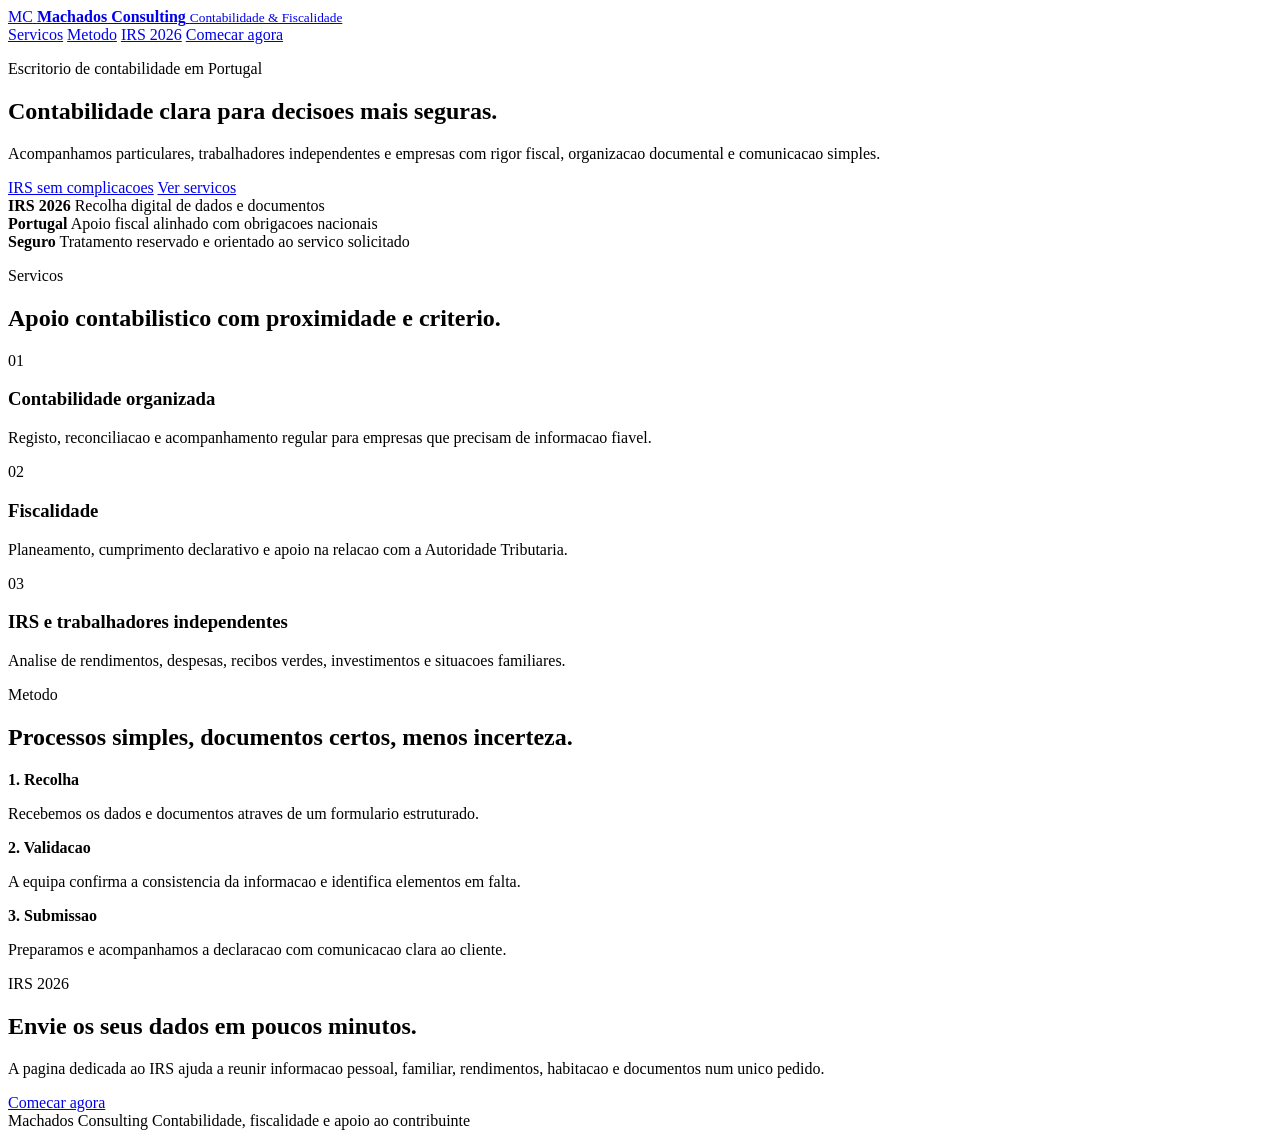
==== index.html @ 7a21d4c7 "Create index.html" ====
<!doctype html>
<html lang="pt-PT">
  <head>
    <meta charset="utf-8">
    <meta name="viewport" content="width=device-width, initial-scale=1">
    <title>Machados Consulting | Contabilidade e Fiscalidade em Portugal</title>
    <meta name="description" content="Machados Consulting presta serviços de contabilidade, fiscalidade, apoio empresarial e preparação de IRS em Portugal.">
    <link rel="preconnect" href="https://images.unsplash.com">
    <link rel="stylesheet" href="assets/styles.css">
  </head>
  <body>
    <header class="site-header">
      <a class="brand" href="index.html" aria-label="Machados Consulting">
        <span class="brand-mark">MC</span>
        <span>
          <strong>Machados Consulting</strong>
          <small>Contabilidade & Fiscalidade</small>
        </span>
      </a>
      <nav class="nav" aria-label="Navegacao principal">
        <a href="#servicos">Servicos</a>
        <a href="#metodo">Metodo</a>
        <a href="irs-2026.html">IRS 2026</a>
        <a class="nav-cta" href="irs-2026.html">Comecar agora</a>
      </nav>
    </header>

    <main>
      <section class="hero home-hero">
        <div class="hero-media" role="img" aria-label="Mesa de trabalho profissional com documentos financeiros"></div>
        <div class="hero-content">
          <p class="eyebrow">Escritorio de contabilidade em Portugal</p>
          <h1>Contabilidade clara para decisoes mais seguras.</h1>
          <p class="hero-copy">Acompanhamos particulares, trabalhadores independentes e empresas com rigor fiscal, organizacao documental e comunicacao simples.</p>
          <div class="hero-actions">
            <a class="button primary" href="irs-2026.html">IRS sem complicacoes</a>
            <a class="button secondary" href="#servicos">Ver servicos</a>
          </div>
        </div>
      </section>

      <section class="section intro-band" aria-label="Destaques">
        <div class="metric">
          <strong>IRS 2026</strong>
          <span>Recolha digital de dados e documentos</span>
        </div>
        <div class="metric">
          <strong>Portugal</strong>
          <span>Apoio fiscal alinhado com obrigacoes nacionais</span>
        </div>
        <div class="metric">
          <strong>Seguro</strong>
          <span>Tratamento reservado e orientado ao servico solicitado</span>
        </div>
      </section>

      <section id="servicos" class="section">
        <div class="section-heading">
          <p class="eyebrow">Servicos</p>
          <h2>Apoio contabilistico com proximidade e criterio.</h2>
        </div>
        <div class="service-grid">
          <article class="service-card">
            <span class="icon-circle">01</span>
            <h3>Contabilidade organizada</h3>
            <p>Registo, reconciliacao e acompanhamento regular para empresas que precisam de informacao fiavel.</p>
          </article>
          <article class="service-card">
            <span class="icon-circle">02</span>
            <h3>Fiscalidade</h3>
            <p>Planeamento, cumprimento declarativo e apoio na relacao com a Autoridade Tributaria.</p>
          </article>
          <article class="service-card">
            <span class="icon-circle">03</span>
            <h3>IRS e trabalhadores independentes</h3>
            <p>Analise de rendimentos, despesas, recibos verdes, investimentos e situacoes familiares.</p>
          </article>
        </div>
      </section>

      <section id="metodo" class="section split-section">
        <div>
          <p class="eyebrow">Metodo</p>
          <h2>Processos simples, documentos certos, menos incerteza.</h2>
        </div>
        <div class="process-list">
          <div>
            <strong>1. Recolha</strong>
            <p>Recebemos os dados e documentos atraves de um formulario estruturado.</p>
          </div>
          <div>
            <strong>2. Validacao</strong>
            <p>A equipa confirma a consistencia da informacao e identifica elementos em falta.</p>
          </div>
          <div>
            <strong>3. Submissao</strong>
            <p>Preparamos e acompanhamos a declaracao com comunicacao clara ao cliente.</p>
          </div>
        </div>
      </section>

      <section class="cta-band">
        <div>
          <p class="eyebrow">IRS 2026</p>
          <h2>Envie os seus dados em poucos minutos.</h2>
          <p>A pagina dedicada ao IRS ajuda a reunir informacao pessoal, familiar, rendimentos, habitacao e documentos num unico pedido.</p>
        </div>
        <a class="button primary" href="irs-2026.html">Comecar agora</a>
      </section>
    </main>

    <footer class="site-footer">
      <span>Machados Consulting</span>
      <span>Contabilidade, fiscalidade e apoio ao contribuinte</span>
    </footer>
  </body>
</html>
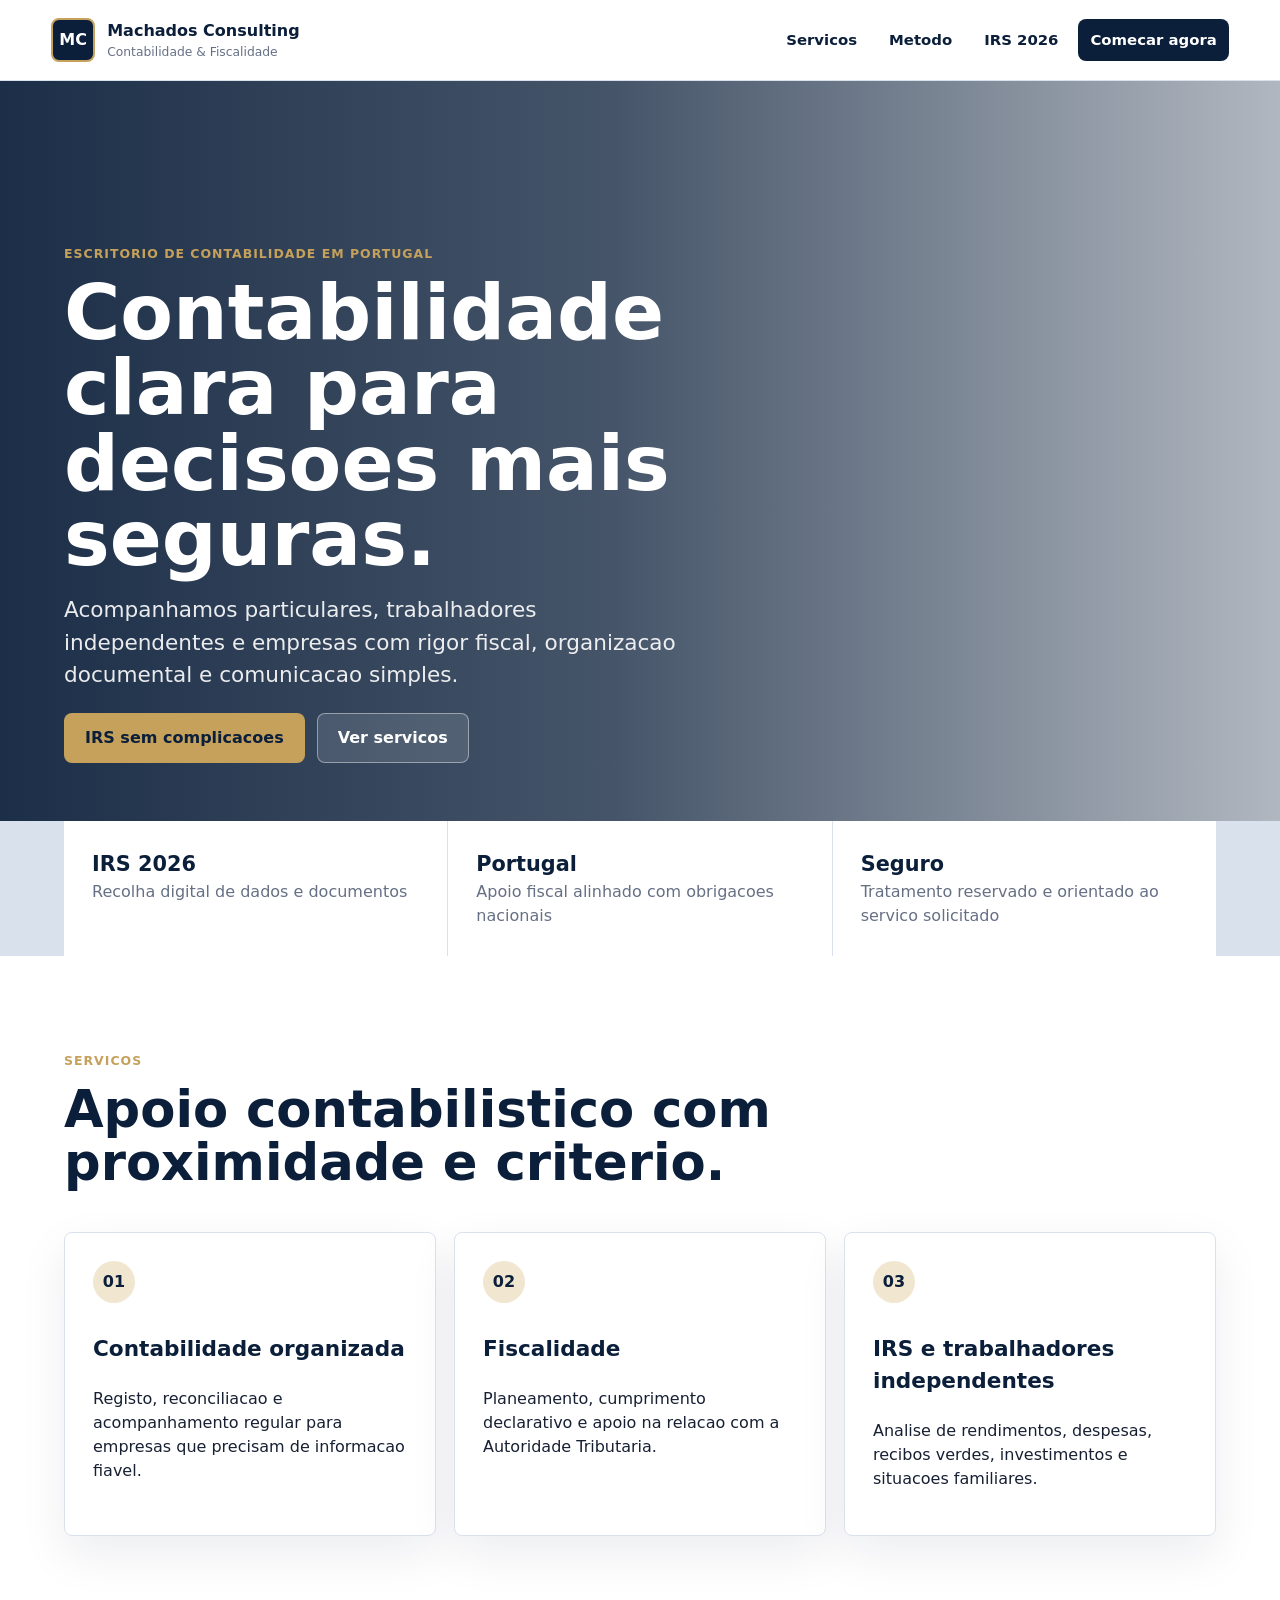
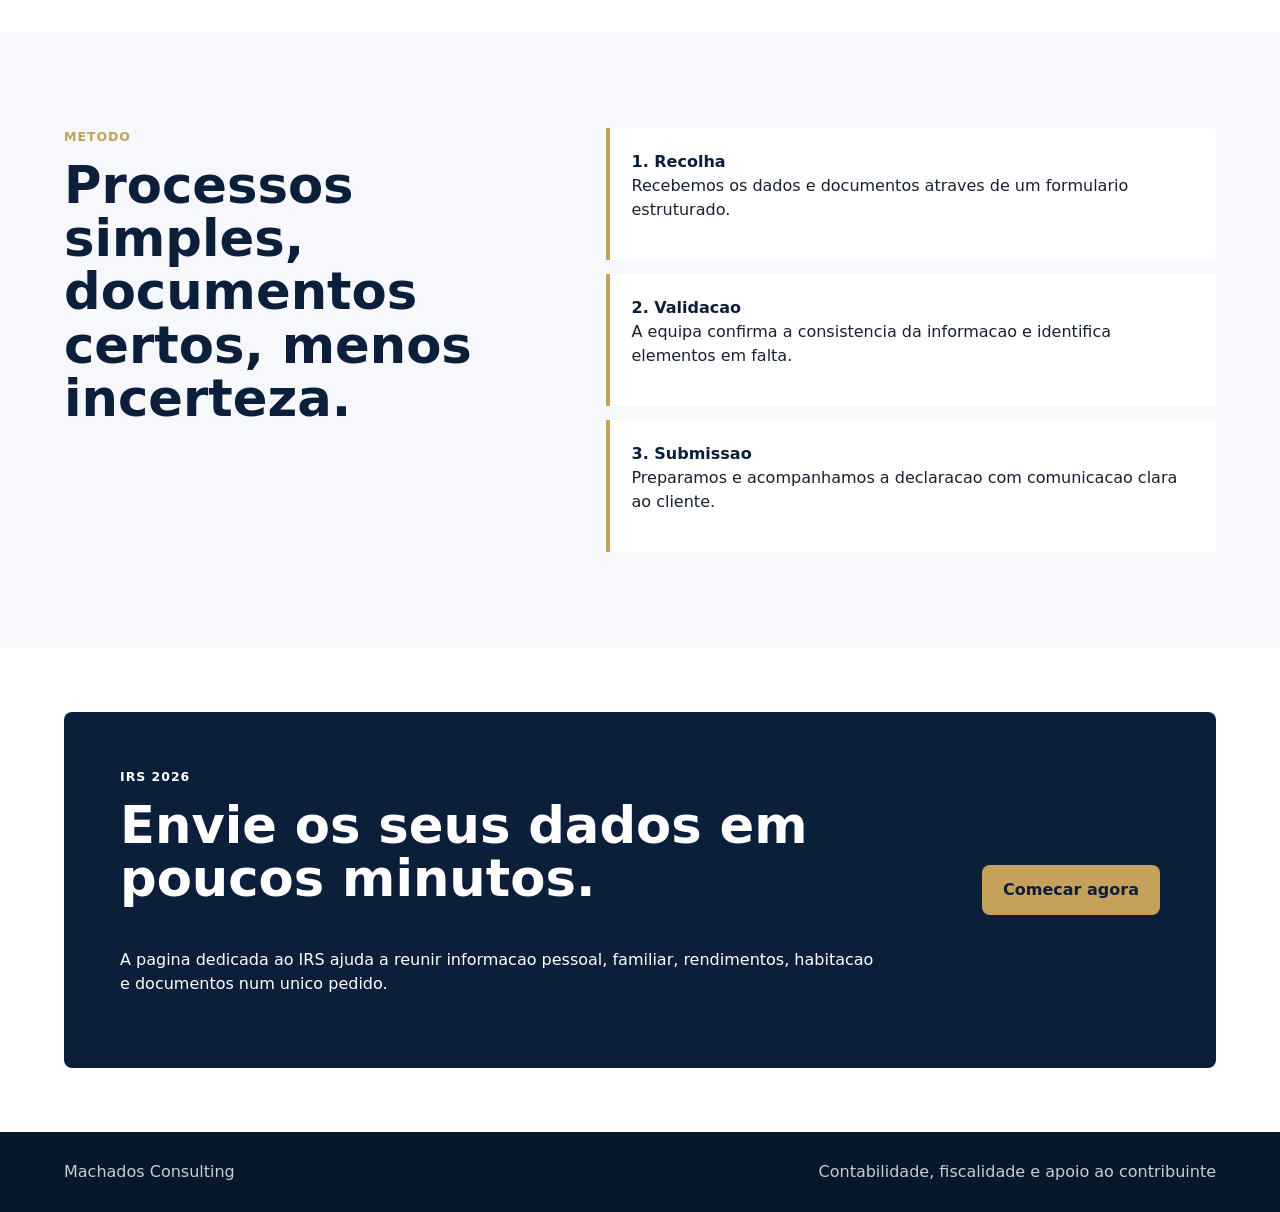
==== commit 97da3365: "Update index.html" ====
--- a/index.html
+++ b/index.html
@@ -6,7 +6,7 @@
     <title>Machados Consulting | Contabilidade e Fiscalidade em Portugal</title>
     <meta name="description" content="Machados Consulting presta serviços de contabilidade, fiscalidade, apoio empresarial e preparação de IRS em Portugal.">
     <link rel="preconnect" href="https://images.unsplash.com">
-    <link rel="stylesheet" href="assets/styles.css">
+    <link rel="stylesheet" href="assets/assets/styles.css">
   </head>
   <body>
     <header class="site-header">
--- a/assets/assets/styles.css
+++ b/assets/assets/styles.css
@@ -0,0 +1,753 @@
+:root {
+  --navy: #0b1f3a;
+  --navy-soft: #13365f;
+  --gold: #c6a15b;
+  --gold-dark: #a98742;
+  --white: #ffffff;
+  --paper: #f6f8fb;
+  --line: #d9e1ec;
+  --muted: #667085;
+  --text: #172033;
+  --danger: #b42318;
+  --success: #027a48;
+  font-family: Inter, ui-sans-serif, system-ui, -apple-system, BlinkMacSystemFont, "Segoe UI", sans-serif;
+}
+
+* {
+  box-sizing: border-box;
+}
+
+html {
+  scroll-behavior: smooth;
+}
+
+body {
+  margin: 0;
+  color: var(--text);
+  background: var(--white);
+  line-height: 1.5;
+}
+
+a {
+  color: inherit;
+  text-decoration: none;
+}
+
+.site-header {
+  position: sticky;
+  top: 0;
+  z-index: 20;
+  display: flex;
+  align-items: center;
+  justify-content: space-between;
+  gap: 24px;
+  padding: 18px clamp(18px, 4vw, 56px);
+  background: rgba(255, 255, 255, 0.94);
+  border-bottom: 1px solid var(--line);
+  backdrop-filter: blur(16px);
+}
+
+.brand {
+  display: inline-flex;
+  align-items: center;
+  gap: 12px;
+  min-width: 220px;
+}
+
+.brand-mark {
+  display: grid;
+  width: 44px;
+  height: 44px;
+  place-items: center;
+  color: var(--white);
+  background: var(--navy);
+  border: 2px solid var(--gold);
+  border-radius: 8px;
+  font-weight: 800;
+  letter-spacing: 0;
+}
+
+.brand strong,
+.brand small {
+  display: block;
+}
+
+.brand strong {
+  color: var(--navy);
+  font-size: 1rem;
+}
+
+.brand small {
+  color: var(--muted);
+  font-size: 0.77rem;
+}
+
+.nav {
+  display: flex;
+  align-items: center;
+  gap: 8px;
+  color: var(--navy);
+  font-weight: 700;
+  font-size: 0.93rem;
+}
+
+.nav a {
+  padding: 10px 12px;
+  border-radius: 8px;
+}
+
+.nav a:hover {
+  background: var(--paper);
+}
+
+.nav-cta {
+  color: var(--white) !important;
+  background: var(--navy);
+}
+
+.hero {
+  position: relative;
+  min-height: min(740px, calc(100vh - 84px));
+  display: grid;
+  align-items: end;
+  padding: clamp(80px, 14vw, 150px) clamp(18px, 5vw, 72px) 58px;
+  overflow: hidden;
+  color: var(--white);
+}
+
+.home-hero,
+.irs-hero {
+  isolation: isolate;
+}
+
+.hero-media {
+  position: absolute;
+  inset: 0;
+  z-index: -2;
+  background-position: center;
+  background-size: cover;
+}
+
+.home-hero .hero-media {
+  background-image: url("https://images.unsplash.com/photo-1450101499163-c8848c66ca85?auto=format&fit=crop&w=1800&q=82");
+}
+
+.irs-hero .hero-media {
+  background-image: url("https://images.unsplash.com/photo-1554224155-6726b3ff858f?auto=format&fit=crop&w=1800&q=82");
+}
+
+.hero::after {
+  position: absolute;
+  inset: 0;
+  z-index: -1;
+  content: "";
+  background: linear-gradient(90deg, rgba(11, 31, 58, 0.93) 0%, rgba(11, 31, 58, 0.76) 48%, rgba(11, 31, 58, 0.32) 100%);
+}
+
+.hero-content {
+  max-width: 760px;
+}
+
+.eyebrow {
+  margin: 0 0 12px;
+  color: var(--gold);
+  font-size: 0.78rem;
+  font-weight: 800;
+  letter-spacing: 0.08em;
+  text-transform: uppercase;
+}
+
+h1,
+h2,
+h3,
+p {
+  margin-top: 0;
+}
+
+h1 {
+  max-width: 720px;
+  margin-bottom: 18px;
+  font-size: clamp(2.6rem, 6vw, 5.8rem);
+  line-height: 0.98;
+  letter-spacing: 0;
+}
+
+h2 {
+  color: var(--navy);
+  font-size: clamp(2rem, 4vw, 3.6rem);
+  line-height: 1.04;
+  letter-spacing: 0;
+}
+
+h3 {
+  color: var(--navy);
+  font-size: 1.35rem;
+}
+
+.hero-copy {
+  max-width: 620px;
+  color: rgba(255, 255, 255, 0.9);
+  font-size: clamp(1.05rem, 2vw, 1.35rem);
+}
+
+.hero-actions,
+.form-actions {
+  display: flex;
+  flex-wrap: wrap;
+  gap: 12px;
+}
+
+.button {
+  display: inline-flex;
+  min-height: 48px;
+  align-items: center;
+  justify-content: center;
+  border: 1px solid transparent;
+  border-radius: 8px;
+  padding: 12px 20px;
+  font: inherit;
+  font-weight: 800;
+  cursor: pointer;
+}
+
+.button.primary {
+  color: var(--navy);
+  background: var(--gold);
+}
+
+.button.primary:hover {
+  background: #d6b974;
+}
+
+.button.secondary {
+  color: var(--white);
+  background: rgba(255, 255, 255, 0.12);
+  border-color: rgba(255, 255, 255, 0.42);
+}
+
+.form-actions .button.secondary {
+  color: var(--navy);
+  background: var(--white);
+  border-color: var(--line);
+}
+
+.section {
+  padding: clamp(56px, 8vw, 96px) clamp(18px, 5vw, 72px);
+}
+
+.intro-band {
+  display: grid;
+  grid-template-columns: repeat(3, 1fr);
+  gap: 1px;
+  padding-top: 0;
+  padding-bottom: 0;
+  background: var(--line);
+}
+
+.metric {
+  padding: 28px;
+  background: var(--white);
+}
+
+.metric strong,
+.metric span {
+  display: block;
+}
+
+.metric strong {
+  color: var(--navy);
+  font-size: 1.3rem;
+}
+
+.metric span {
+  color: var(--muted);
+}
+
+.section-heading {
+  max-width: 760px;
+  margin-bottom: 32px;
+}
+
+.service-grid {
+  display: grid;
+  grid-template-columns: repeat(3, 1fr);
+  gap: 18px;
+}
+
+.service-card {
+  min-height: 260px;
+  padding: 28px;
+  border: 1px solid var(--line);
+  border-radius: 8px;
+  background: var(--white);
+  box-shadow: 0 18px 48px rgba(11, 31, 58, 0.08);
+}
+
+.icon-circle {
+  display: inline-grid;
+  place-items: center;
+  width: 42px;
+  height: 42px;
+  margin-bottom: 30px;
+  color: var(--navy);
+  background: #f1e6cf;
+  border-radius: 50%;
+  font-weight: 900;
+}
+
+.split-section {
+  display: grid;
+  grid-template-columns: minmax(0, 0.9fr) minmax(0, 1.1fr);
+  gap: 42px;
+  background: var(--paper);
+}
+
+.process-list {
+  display: grid;
+  gap: 14px;
+}
+
+.process-list div {
+  padding: 22px;
+  border-left: 4px solid var(--gold);
+  background: var(--white);
+}
+
+.process-list strong {
+  color: var(--navy);
+}
+
+.cta-band {
+  display: flex;
+  align-items: center;
+  justify-content: space-between;
+  gap: 24px;
+  margin: clamp(18px, 5vw, 72px);
+  padding: clamp(32px, 5vw, 56px);
+  color: var(--white);
+  background: var(--navy);
+  border-radius: 8px;
+}
+
+.cta-band h2,
+.cta-band p {
+  color: inherit;
+}
+
+.cta-band div {
+  max-width: 760px;
+}
+
+.site-footer {
+  display: flex;
+  justify-content: space-between;
+  gap: 18px;
+  padding: 28px clamp(18px, 5vw, 72px);
+  color: rgba(255, 255, 255, 0.78);
+  background: #07182c;
+}
+
+.form-shell {
+  background: var(--paper);
+}
+
+.form-intro {
+  max-width: 820px;
+  margin-bottom: 28px;
+}
+
+.form-layout {
+  display: grid;
+  grid-template-columns: 320px minmax(0, 1fr);
+  gap: 24px;
+  align-items: start;
+}
+
+.steps-panel,
+.irs-form {
+  border: 1px solid var(--line);
+  border-radius: 8px;
+  background: var(--white);
+  box-shadow: 0 18px 48px rgba(11, 31, 58, 0.08);
+}
+
+.steps-panel {
+  position: sticky;
+  top: 96px;
+  padding: 22px;
+}
+
+.step-list {
+  display: grid;
+  gap: 8px;
+  margin: 0;
+  padding: 0;
+  list-style: none;
+}
+
+.step-list li {
+  display: flex;
+  align-items: center;
+  gap: 10px;
+  padding: 12px;
+  color: var(--muted);
+  border-radius: 8px;
+  font-weight: 800;
+}
+
+.step-list li::before {
+  display: grid;
+  flex: 0 0 28px;
+  width: 28px;
+  height: 28px;
+  place-items: center;
+  content: attr(data-step-label);
+  color: var(--navy);
+  background: var(--paper);
+  border-radius: 50%;
+  font-size: 0.8rem;
+}
+
+.step-list li.active {
+  color: var(--navy);
+  background: #f8f2e5;
+}
+
+.step-list li.active::before {
+  color: var(--white);
+  background: var(--gold-dark);
+}
+
+.secure-note {
+  margin-top: 22px;
+  padding: 18px;
+  color: var(--navy);
+  background: var(--paper);
+  border-radius: 8px;
+}
+
+.secure-note p {
+  margin-bottom: 0;
+  color: var(--muted);
+  font-size: 0.92rem;
+}
+
+.irs-form {
+  padding: clamp(22px, 4vw, 36px);
+}
+
+.hidden-field {
+  display: none;
+}
+
+.form-step {
+  display: none;
+}
+
+.form-step.active {
+  display: block;
+}
+
+.field-grid {
+  display: grid;
+  grid-template-columns: repeat(2, minmax(0, 1fr));
+  gap: 18px;
+}
+
+label,
+.stacked {
+  display: grid;
+  gap: 8px;
+  color: var(--navy);
+  font-weight: 800;
+}
+
+.wide,
+.stacked {
+  grid-column: 1 / -1;
+}
+
+input,
+select,
+textarea {
+  width: 100%;
+  min-height: 46px;
+  border: 1px solid #c9d4e3;
+  border-radius: 8px;
+  padding: 11px 12px;
+  color: var(--text);
+  background: var(--white);
+  font: inherit;
+}
+
+textarea {
+  resize: vertical;
+}
+
+input:focus,
+select:focus,
+textarea:focus {
+  outline: 3px solid rgba(198, 161, 91, 0.28);
+  border-color: var(--gold-dark);
+}
+
+.checkbox-grid {
+  display: grid;
+  grid-template-columns: repeat(2, minmax(0, 1fr));
+  gap: 12px;
+  margin-bottom: 22px;
+}
+
+.checkbox-grid label,
+.consent {
+  grid-template-columns: auto 1fr;
+  align-items: start;
+  padding: 14px;
+  border: 1px solid var(--line);
+  border-radius: 8px;
+  background: var(--paper);
+  font-weight: 700;
+}
+
+.checkbox-grid input,
+.consent input {
+  width: 18px;
+  min-height: 18px;
+  margin-top: 3px;
+}
+
+.upload-box,
+.info-panel,
+.privacy-box,
+.contact-routing {
+  padding: 22px;
+  border: 1px solid var(--line);
+  border-radius: 8px;
+  background: var(--paper);
+}
+
+.upload-box {
+  margin-bottom: 18px;
+}
+
+.upload-box p,
+.info-panel p,
+.privacy-box p,
+.contact-routing p {
+  color: var(--muted);
+}
+
+.contact-routing {
+  margin: 16px 0;
+  border-color: #ead6aa;
+  background: #fff9ec;
+}
+
+.contact-routing a {
+  color: var(--navy);
+  font-weight: 900;
+  text-decoration: underline;
+  text-decoration-color: var(--gold);
+}
+
+.file-list {
+  display: grid;
+  gap: 8px;
+  margin: 14px 0 0;
+  padding: 0;
+  list-style: none;
+  color: var(--navy);
+  font-weight: 700;
+}
+
+.form-actions {
+  justify-content: space-between;
+  margin-top: 28px;
+  padding-top: 22px;
+  border-top: 1px solid var(--line);
+}
+
+.submit-step {
+  display: none;
+}
+
+.error-message,
+.form-error {
+  display: none;
+  color: var(--danger);
+  font-size: 0.9rem;
+  font-weight: 700;
+}
+
+.field-invalid .error-message,
+.form-error.visible {
+  display: block;
+}
+
+.field-invalid input,
+.field-invalid select,
+.field-invalid textarea {
+  border-color: var(--danger);
+}
+
+.confirmation-page {
+  min-height: 100vh;
+  background:
+    linear-gradient(rgba(11, 31, 58, 0.88), rgba(11, 31, 58, 0.88)),
+    url("https://images.unsplash.com/photo-1554224154-22dec7ec8818?auto=format&fit=crop&w=1800&q=82") center / cover;
+}
+
+.confirmation-wrap {
+  display: grid;
+  min-height: 100vh;
+  place-items: center;
+  padding: 24px;
+}
+
+.confirmation-card {
+  width: min(100%, 620px);
+  padding: clamp(28px, 6vw, 54px);
+  border-radius: 8px;
+  background: var(--white);
+  box-shadow: 0 24px 80px rgba(0, 0, 0, 0.24);
+}
+
+.confirmation-brand {
+  margin-bottom: 34px;
+}
+
+.success-mark {
+  display: grid;
+  width: 58px;
+  height: 58px;
+  margin-bottom: 18px;
+  place-items: center;
+  color: var(--white);
+  background: var(--success);
+  border-radius: 50%;
+  font-size: 1.7rem;
+  font-weight: 900;
+}
+
+.confirmation-card h1 {
+  color: var(--navy);
+  font-size: clamp(2rem, 5vw, 3.4rem);
+}
+
+.confirmation-actions {
+  display: flex;
+  flex-wrap: wrap;
+  gap: 12px;
+}
+
+.button.on-light {
+  color: var(--navy);
+  background: var(--white);
+  border-color: var(--line);
+}
+
+.request-box {
+  display: flex;
+  align-items: center;
+  justify-content: space-between;
+  gap: 18px;
+  margin: 14px 0;
+  padding: 16px;
+  color: var(--navy);
+  border: 1px solid var(--line);
+  border-radius: 8px;
+  background: var(--paper);
+}
+
+.request-box span {
+  color: var(--muted);
+}
+
+.whatsapp-float {
+  position: fixed;
+  right: 18px;
+  bottom: 18px;
+  z-index: 30;
+  display: inline-flex;
+  min-height: 48px;
+  align-items: center;
+  justify-content: center;
+  padding: 12px 18px;
+  color: var(--white);
+  background: #0f7a3d;
+  border-radius: 8px;
+  box-shadow: 0 14px 34px rgba(15, 122, 61, 0.3);
+  font-weight: 900;
+}
+
+@media (max-width: 980px) {
+  .site-header,
+  .nav {
+    align-items: flex-start;
+  }
+
+  .site-header {
+    flex-direction: column;
+  }
+
+  .nav {
+    width: 100%;
+    overflow-x: auto;
+    padding-bottom: 2px;
+  }
+
+  .intro-band,
+  .service-grid,
+  .split-section,
+  .form-layout {
+    grid-template-columns: 1fr;
+  }
+
+  .steps-panel {
+    position: static;
+  }
+
+  .step-list {
+    grid-template-columns: repeat(2, minmax(0, 1fr));
+  }
+
+  .cta-band {
+    align-items: flex-start;
+    flex-direction: column;
+  }
+}
+
+@media (max-width: 680px) {
+  .hero {
+    min-height: 690px;
+    padding-top: 92px;
+  }
+
+  .hero::after {
+    background: linear-gradient(180deg, rgba(11, 31, 58, 0.9) 0%, rgba(11, 31, 58, 0.83) 60%, rgba(11, 31, 58, 0.62) 100%);
+  }
+
+  .brand {
+    min-width: 0;
+  }
+
+  .field-grid,
+  .checkbox-grid,
+  .step-list {
+    grid-template-columns: 1fr;
+  }
+
+  .form-actions .button {
+    width: 100%;
+  }
+
+  .confirmation-actions .button {
+    width: 100%;
+  }
+
+  .site-footer,
+  .request-box {
+    flex-direction: column;
+    align-items: flex-start;
+  }
+}
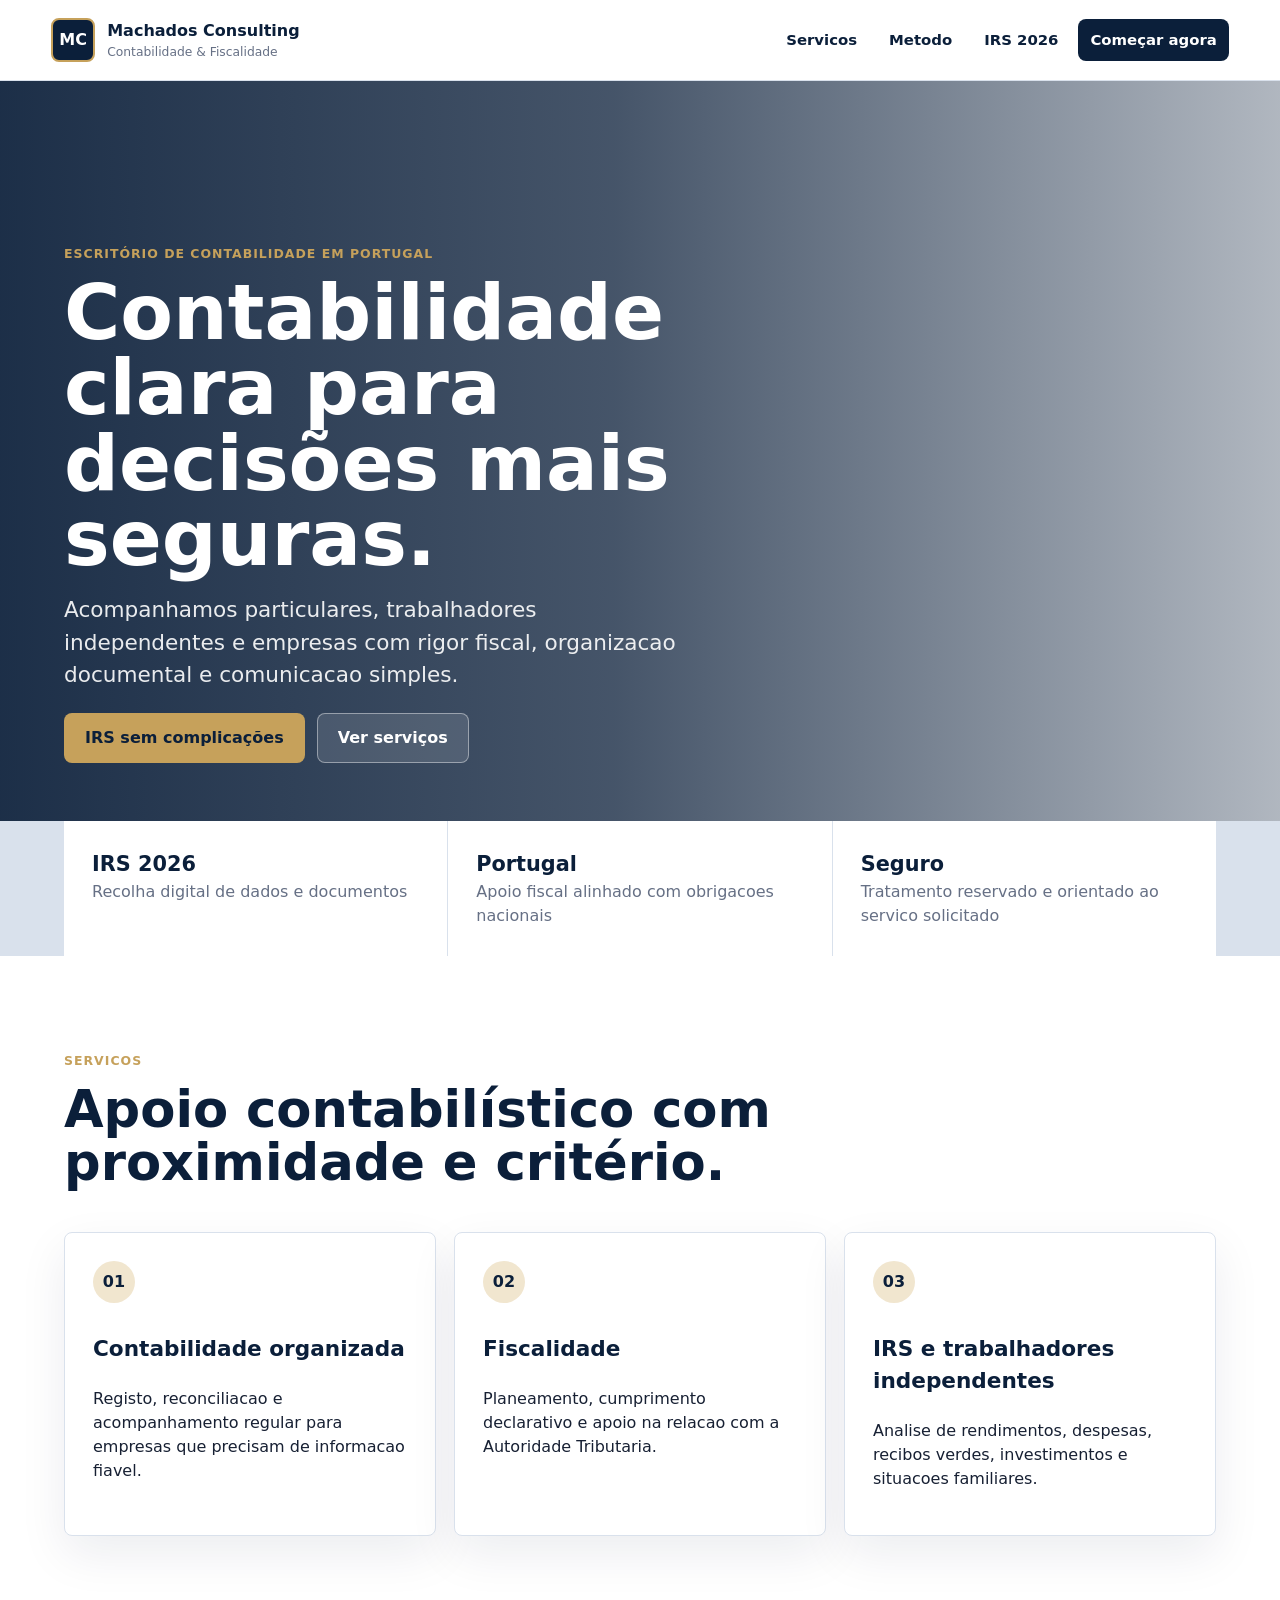
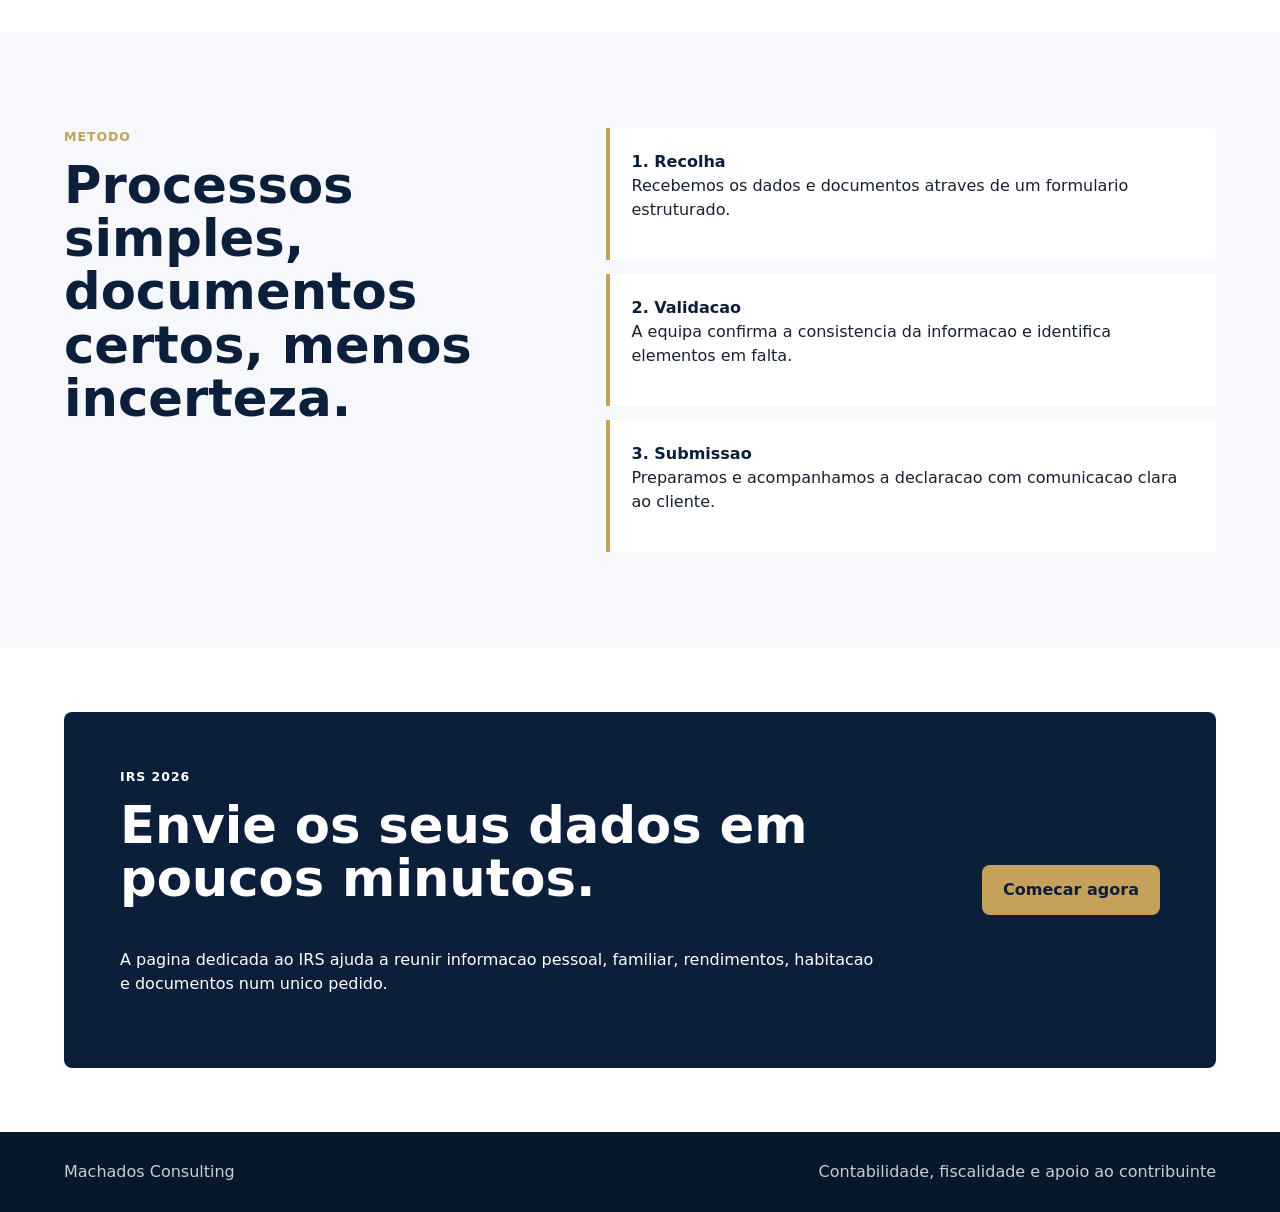
==== commit 0663eb1a: "Update index.html" ====
--- a/index.html
+++ b/index.html
@@ -18,10 +18,10 @@
         </span>
       </a>
       <nav class="nav" aria-label="Navegacao principal">
-        <a href="#servicos">Servicos</a>
-        <a href="#metodo">Metodo</a>
+        <a href="#Servi&ccedil;os">Servicos</a>
+        <a href="#M&eacute;todo">Metodo</a>
         <a href="irs-2026.html">IRS 2026</a>
-        <a class="nav-cta" href="irs-2026.html">Comecar agora</a>
+        <a class="nav-cta" href="irs-2026.html">Come&ccedil;ar agora</a>
       </nav>
     </header>
 
@@ -29,12 +29,12 @@
       <section class="hero home-hero">
         <div class="hero-media" role="img" aria-label="Mesa de trabalho profissional com documentos financeiros"></div>
         <div class="hero-content">
-          <p class="eyebrow">Escritorio de contabilidade em Portugal</p>
-          <h1>Contabilidade clara para decisoes mais seguras.</h1>
+          <p class="eyebrow">Escrit&oacute;rio de contabilidade em Portugal</p>
+          <h1>Contabilidade clara para decis&otilde;es mais seguras.</h1>
           <p class="hero-copy">Acompanhamos particulares, trabalhadores independentes e empresas com rigor fiscal, organizacao documental e comunicacao simples.</p>
           <div class="hero-actions">
-            <a class="button primary" href="irs-2026.html">IRS sem complicacoes</a>
-            <a class="button secondary" href="#servicos">Ver servicos</a>
+            <a class="button primary" href="irs-2026.html">IRS sem complica&ccedil;&otilde;es</a>
+            <a class="button secondary" href="#servicos">Ver servi&ccedil;os</a>
           </div>
         </div>
       </section>
@@ -57,7 +57,7 @@
       <section id="servicos" class="section">
         <div class="section-heading">
           <p class="eyebrow">Servicos</p>
-          <h2>Apoio contabilistico com proximidade e criterio.</h2>
+          <h2>Apoio contabil&iacute;stico com proximidade e crit&eacute;rio.</h2>
         </div>
         <div class="service-grid">
           <article class="service-card">
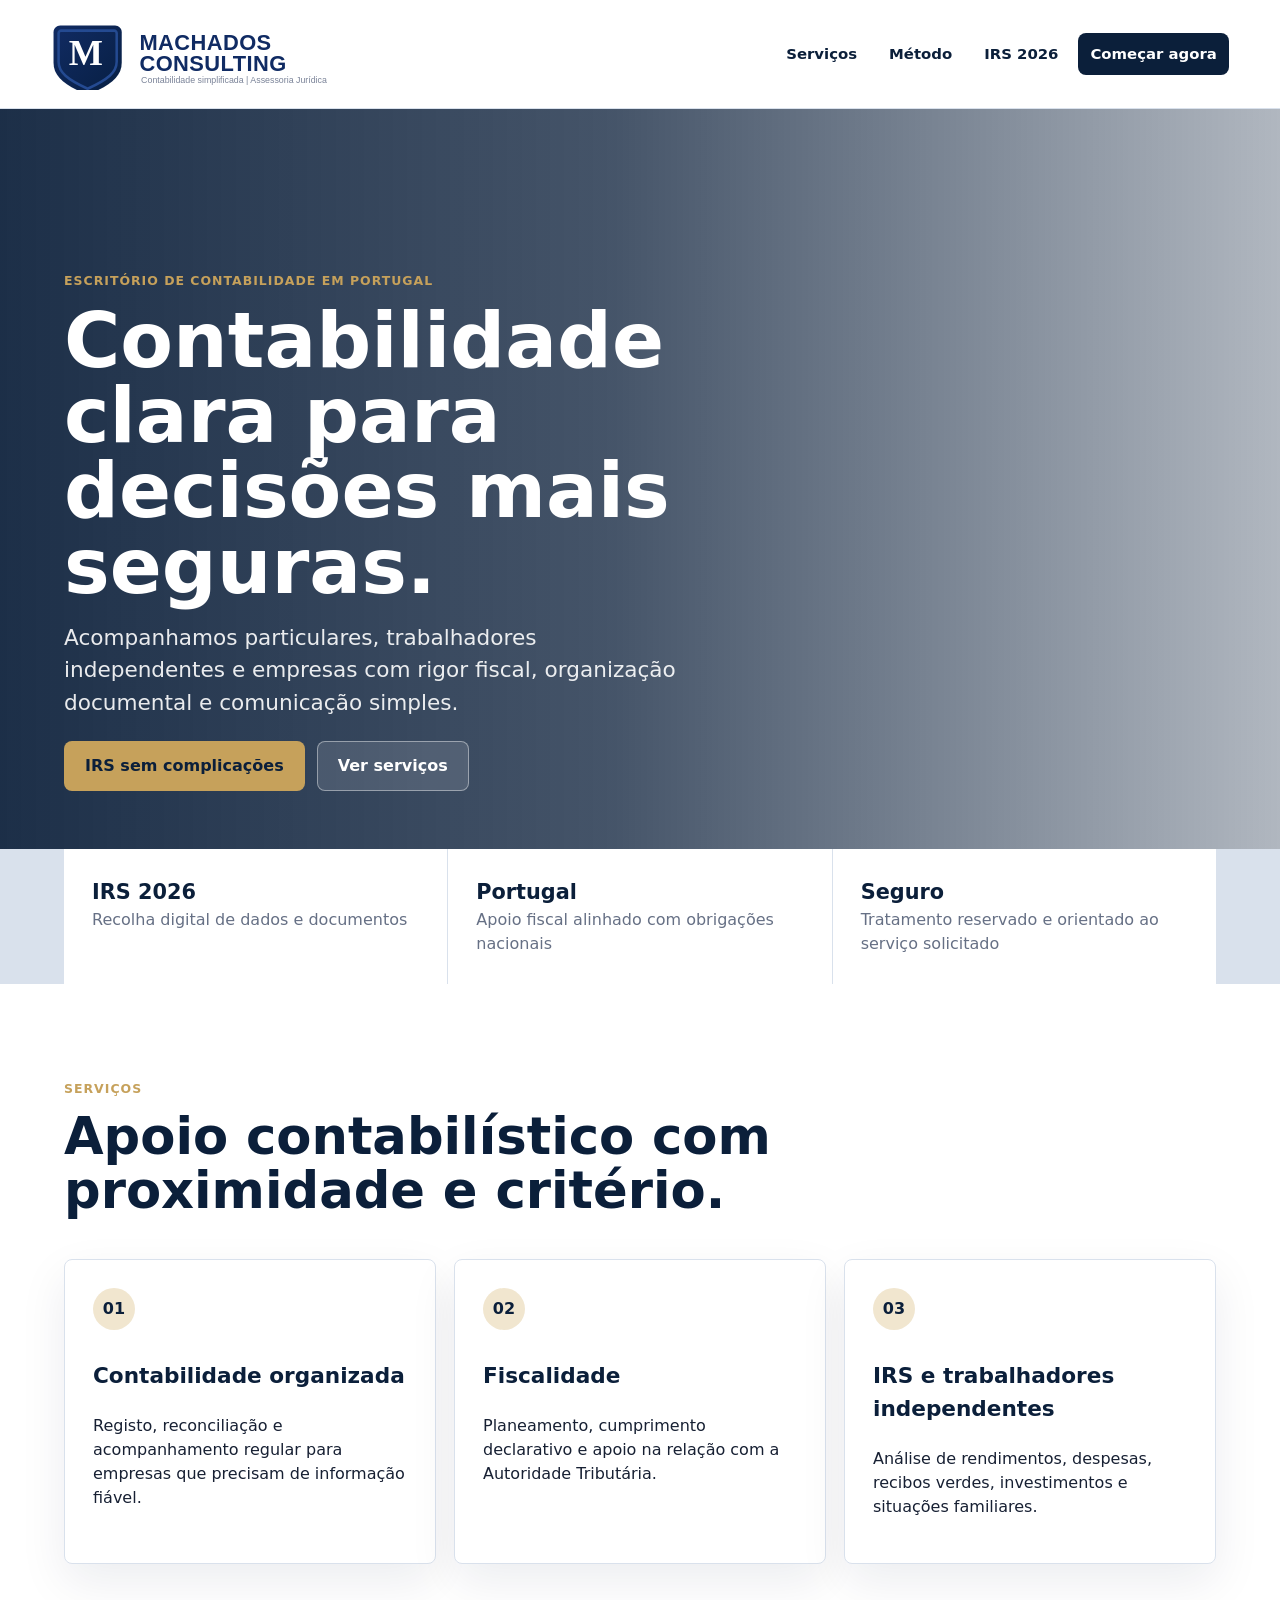
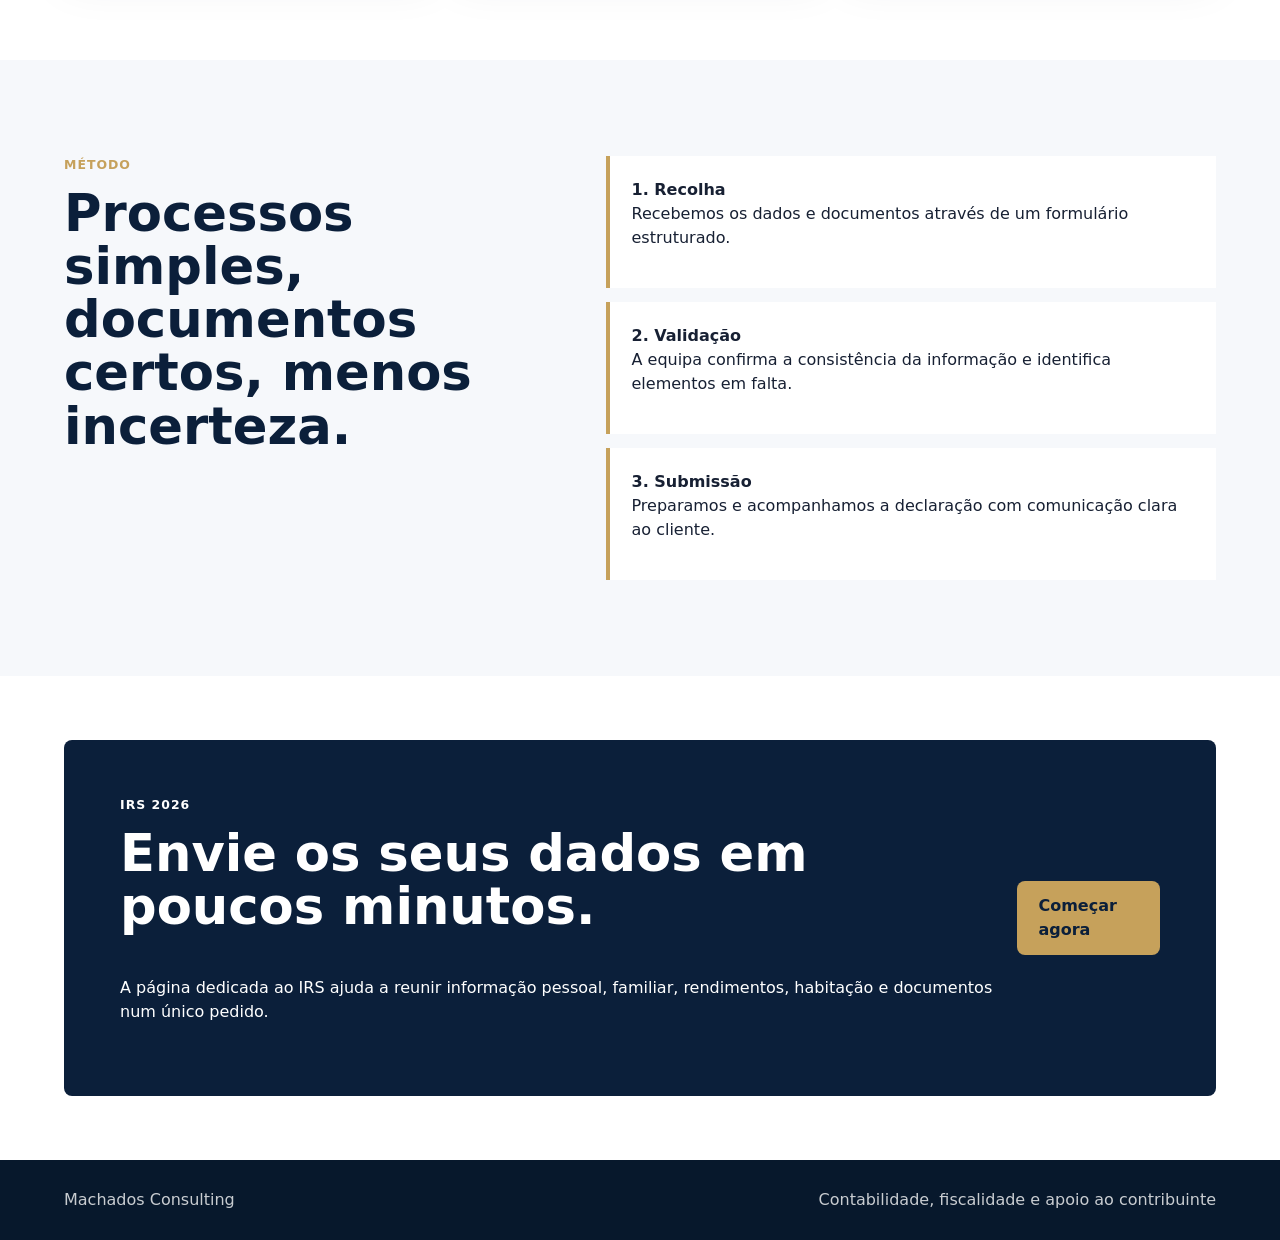
==== commit ba491a19: "Add home page" ====
--- a/index.html
+++ b/index.html
@@ -4,24 +4,20 @@
     <meta charset="utf-8">
     <meta name="viewport" content="width=device-width, initial-scale=1">
     <title>Machados Consulting | Contabilidade e Fiscalidade em Portugal</title>
-    <meta name="description" content="Machados Consulting presta serviços de contabilidade, fiscalidade, apoio empresarial e preparação de IRS em Portugal.">
+    <meta name="description" content="Machados Consulting presta servi&#231;os de contabilidade, fiscalidade, apoio empresarial e prepara&#231;&#227;o de IRS em Portugal.">
     <link rel="preconnect" href="https://images.unsplash.com">
-    <link rel="stylesheet" href="assets/assets/styles.css">
+    <link rel="stylesheet" href="assets/styles.css">
   </head>
-  <body>
+  <body class="page-enter">
     <header class="site-header">
       <a class="brand" href="index.html" aria-label="Machados Consulting">
-        <span class="brand-mark">MC</span>
-        <span>
-          <strong>Machados Consulting</strong>
-          <small>Contabilidade & Fiscalidade</small>
-        </span>
+        <svg class="brand-logo" viewBox="0 0 760 170" aria-hidden="true" focusable="false"><defs><linearGradient id="shield-index" x1="0" x2="1" y1="0" y2="1"><stop offset="0" stop-color="#112b63"/><stop offset="1" stop-color="#071f42"/></linearGradient></defs><path d="M22 18h130c9 0 16 7 16 16v72c0 34-29 54-81 77C35 160 6 140 6 106V34c0-9 7-16 16-16Z" fill="url(#shield-index)"/><path d="M24 30h126c3 0 6 3 6 6v68c0 25-21 42-69 64-48-22-69-39-69-64V36c0-3 3-6 6-6Z" fill="none" stroke="#244a91" stroke-width="6"/><text x="42" y="112" fill="#ffffff" font-family="Georgia, 'Times New Roman', serif" font-size="86" font-weight="700">M</text><text x="210" y="76" fill="#102b63" font-family="Arial Black, Arial, Helvetica, sans-serif" font-size="52" font-weight="900" letter-spacing="1">MACHADOS</text><text x="210" y="125" fill="#102b63" font-family="Arial Black, Arial, Helvetica, sans-serif" font-size="52" font-weight="900" letter-spacing="1">CONSULTING</text><text x="214" y="155" fill="#7a8398" font-family="Arial, Helvetica, sans-serif" font-size="21">Contabilidade simplificada | Assessoria Jur&#237;dica</text></svg>
       </a>
-      <nav class="nav" aria-label="Navegacao principal">
-        <a href="#Servi&ccedil;os">Servicos</a>
-        <a href="#M&eacute;todo">Metodo</a>
+      <nav class="nav" aria-label="Navega&#231;&#227;o principal">
+        <a href="#servicos">Servi&#231;os</a>
+        <a href="#metodo">M&#233;todo</a>
         <a href="irs-2026.html">IRS 2026</a>
-        <a class="nav-cta" href="irs-2026.html">Come&ccedil;ar agora</a>
+        <a class="nav-cta page-link" href="irs-2026.html">Come&#231;ar agora</a>
       </nav>
     </header>
 
@@ -29,12 +25,12 @@
       <section class="hero home-hero">
         <div class="hero-media" role="img" aria-label="Mesa de trabalho profissional com documentos financeiros"></div>
         <div class="hero-content">
-          <p class="eyebrow">Escrit&oacute;rio de contabilidade em Portugal</p>
-          <h1>Contabilidade clara para decis&otilde;es mais seguras.</h1>
-          <p class="hero-copy">Acompanhamos particulares, trabalhadores independentes e empresas com rigor fiscal, organizacao documental e comunicacao simples.</p>
+          <p class="eyebrow">Escrit&#243;rio de contabilidade em Portugal</p>
+          <h1>Contabilidade clara para decis&#245;es mais seguras.</h1>
+          <p class="hero-copy">Acompanhamos particulares, trabalhadores independentes e empresas com rigor fiscal, organiza&#231;&#227;o documental e comunica&#231;&#227;o simples.</p>
           <div class="hero-actions">
-            <a class="button primary" href="irs-2026.html">IRS sem complica&ccedil;&otilde;es</a>
-            <a class="button secondary" href="#servicos">Ver servi&ccedil;os</a>
+            <a class="button primary page-link" href="irs-2026.html">IRS sem complica&#231;&#245;es</a>
+            <a class="button secondary" href="#servicos">Ver servi&#231;os</a>
           </div>
         </div>
       </section>
@@ -46,55 +42,55 @@
         </div>
         <div class="metric">
           <strong>Portugal</strong>
-          <span>Apoio fiscal alinhado com obrigacoes nacionais</span>
+          <span>Apoio fiscal alinhado com obriga&#231;&#245;es nacionais</span>
         </div>
         <div class="metric">
           <strong>Seguro</strong>
-          <span>Tratamento reservado e orientado ao servico solicitado</span>
+          <span>Tratamento reservado e orientado ao servi&#231;o solicitado</span>
         </div>
       </section>
 
       <section id="servicos" class="section">
         <div class="section-heading">
-          <p class="eyebrow">Servicos</p>
-          <h2>Apoio contabil&iacute;stico com proximidade e crit&eacute;rio.</h2>
+          <p class="eyebrow">Servi&#231;os</p>
+          <h2>Apoio contabil&#237;stico com proximidade e crit&#233;rio.</h2>
         </div>
         <div class="service-grid">
           <article class="service-card">
             <span class="icon-circle">01</span>
             <h3>Contabilidade organizada</h3>
-            <p>Registo, reconciliacao e acompanhamento regular para empresas que precisam de informacao fiavel.</p>
+            <p>Registo, reconcilia&#231;&#227;o e acompanhamento regular para empresas que precisam de informa&#231;&#227;o fi&#225;vel.</p>
           </article>
           <article class="service-card">
             <span class="icon-circle">02</span>
             <h3>Fiscalidade</h3>
-            <p>Planeamento, cumprimento declarativo e apoio na relacao com a Autoridade Tributaria.</p>
+            <p>Planeamento, cumprimento declarativo e apoio na rela&#231;&#227;o com a Autoridade Tribut&#225;ria.</p>
           </article>
           <article class="service-card">
             <span class="icon-circle">03</span>
             <h3>IRS e trabalhadores independentes</h3>
-            <p>Analise de rendimentos, despesas, recibos verdes, investimentos e situacoes familiares.</p>
+            <p>An&#225;lise de rendimentos, despesas, recibos verdes, investimentos e situa&#231;&#245;es familiares.</p>
           </article>
         </div>
       </section>
 
       <section id="metodo" class="section split-section">
         <div>
-          <p class="eyebrow">Metodo</p>
+          <p class="eyebrow">M&#233;todo</p>
           <h2>Processos simples, documentos certos, menos incerteza.</h2>
         </div>
         <div class="process-list">
           <div>
             <strong>1. Recolha</strong>
-            <p>Recebemos os dados e documentos atraves de um formulario estruturado.</p>
+            <p>Recebemos os dados e documentos atrav&#233;s de um formul&#225;rio estruturado.</p>
           </div>
           <div>
-            <strong>2. Validacao</strong>
-            <p>A equipa confirma a consistencia da informacao e identifica elementos em falta.</p>
+            <strong>2. Valida&#231;&#227;o</strong>
+            <p>A equipa confirma a consist&#234;ncia da informa&#231;&#227;o e identifica elementos em falta.</p>
           </div>
           <div>
-            <strong>3. Submissao</strong>
-            <p>Preparamos e acompanhamos a declaracao com comunicacao clara ao cliente.</p>
+            <strong>3. Submiss&#227;o</strong>
+            <p>Preparamos e acompanhamos a declara&#231;&#227;o com comunica&#231;&#227;o clara ao cliente.</p>
           </div>
         </div>
       </section>
@@ -103,9 +99,9 @@
         <div>
           <p class="eyebrow">IRS 2026</p>
           <h2>Envie os seus dados em poucos minutos.</h2>
-          <p>A pagina dedicada ao IRS ajuda a reunir informacao pessoal, familiar, rendimentos, habitacao e documentos num unico pedido.</p>
+          <p>A p&#225;gina dedicada ao IRS ajuda a reunir informa&#231;&#227;o pessoal, familiar, rendimentos, habita&#231;&#227;o e documentos num &#250;nico pedido.</p>
         </div>
-        <a class="button primary" href="irs-2026.html">Comecar agora</a>
+        <a class="button primary page-link" href="irs-2026.html">Come&#231;ar agora</a>
       </section>
     </main>
 
@@ -113,5 +109,6 @@
       <span>Machados Consulting</span>
       <span>Contabilidade, fiscalidade e apoio ao contribuinte</span>
     </footer>
+    <script src="assets/script.js"></script>
   </body>
 </html>
--- a/assets/styles.css
+++ b/assets/styles.css
@@ -0,0 +1 @@
+:root{--navy:#0b1f3a;--navy-soft:#13365f;--gold:#c6a15b;--gold-dark:#a98742;--white:#fff;--paper:#f6f8fb;--line:#d9e1ec;--muted:#667085;--text:#172033;--danger:#b42318;--success:#027a48;font-family:Inter,ui-sans-serif,system-ui,-apple-system,BlinkMacSystemFont,"Segoe UI",sans-serif}*{box-sizing:border-box}html{scroll-behavior:smooth}body{margin:0;color:var(--text);background:var(--white);line-height:1.5}.page-enter{animation:page-enter .52s ease both}.page-exit{animation:page-exit .38s ease both}@keyframes page-enter{from{opacity:0;transform:translateX(28px)}to{opacity:1;transform:translateX(0)}}@keyframes page-exit{to{opacity:0;transform:translateX(-34px)}}a{color:inherit;text-decoration:none}.site-header{position:sticky;top:0;z-index:20;display:flex;align-items:center;justify-content:space-between;gap:24px;padding:18px clamp(18px,4vw,56px);background:rgba(255,255,255,.94);border-bottom:1px solid var(--line);backdrop-filter:blur(16px)}.brand{display:inline-flex;align-items:center;gap:12px;min-width:230px}.brand-logo{display:block;width:clamp(230px,25vw,330px);height:auto}.nav{display:flex;align-items:center;gap:8px;color:var(--navy);font-weight:700;font-size:.93rem}.nav a{padding:10px 12px;border-radius:8px}.nav a:hover{background:var(--paper)}.nav-cta{color:#fff!important;background:var(--navy)}.hero{position:relative;min-height:min(740px,calc(100vh - 84px));display:grid;align-items:end;padding:clamp(80px,14vw,150px) clamp(18px,5vw,72px) 58px;overflow:hidden;color:#fff}.home-hero,.irs-hero{isolation:isolate}.hero-media{position:absolute;inset:0;z-index:-2;background-position:center;background-size:cover}.home-hero .hero-media{background-image:url("https://images.unsplash.com/photo-1450101499163-c8848c66ca85?auto=format&fit=crop&w=1800&q=82")}.irs-hero .hero-media{background-image:url("https://images.unsplash.com/photo-1554224155-6726b3ff858f?auto=format&fit=crop&w=1800&q=82")}.hero:after{position:absolute;inset:0;z-index:-1;content:"";background:linear-gradient(90deg,rgba(11,31,58,.93),rgba(11,31,58,.76) 48%,rgba(11,31,58,.32))}.hero-content{max-width:760px}.eyebrow{margin:0 0 12px;color:var(--gold);font-size:.78rem;font-weight:800;letter-spacing:.08em;text-transform:uppercase}h1,h2,h3,p{margin-top:0}h1{max-width:720px;margin-bottom:18px;font-size:clamp(2.6rem,6vw,5.8rem);line-height:.98}h2{color:var(--navy);font-size:clamp(2rem,4vw,3.6rem);line-height:1.04}h3{color:var(--navy);font-size:1.35rem}.hero-copy{max-width:620px;color:rgba(255,255,255,.9);font-size:clamp(1.05rem,2vw,1.35rem)}.hero-actions,.form-actions{display:flex;flex-wrap:wrap;gap:12px}.button{display:inline-flex;min-height:48px;align-items:center;justify-content:center;border:1px solid transparent;border-radius:8px;padding:12px 20px;font:inherit;font-weight:800;cursor:pointer}.button.primary{color:var(--navy);background:var(--gold)}.button.primary:hover{background:#d6b974}.button.secondary{color:#fff;background:rgba(255,255,255,.12);border-color:rgba(255,255,255,.42)}.form-actions .button.secondary,.button.on-light{color:var(--navy);background:#fff;border-color:var(--line)}.section{padding:clamp(56px,8vw,96px) clamp(18px,5vw,72px)}.intro-band{display:grid;grid-template-columns:repeat(3,1fr);gap:1px;padding-top:0;padding-bottom:0;background:var(--line)}.metric{padding:28px;background:#fff}.metric strong,.metric span{display:block}.metric strong{color:var(--navy);font-size:1.3rem}.metric span{color:var(--muted)}.section-heading{max-width:760px;margin-bottom:32px}.service-grid{display:grid;grid-template-columns:repeat(3,1fr);gap:18px}.service-card{min-height:260px;padding:28px;border:1px solid var(--line);border-radius:8px;background:#fff;box-shadow:0 18px 48px rgba(11,31,58,.08)}.icon-circle{display:inline-grid;place-items:center;width:42px;height:42px;margin-bottom:30px;color:var(--navy);background:#f1e6cf;border-radius:50%;font-weight:900}.split-section{display:grid;grid-template-columns:minmax(0,.9fr) minmax(0,1.1fr);gap:42px;background:var(--paper)}.process-list{display:grid;gap:14px}.process-list div{padding:22px;border-left:4px solid var(--gold);background:#fff}.cta-band{display:flex;align-items:center;justify-content:space-between;gap:24px;margin:clamp(18px,5vw,72px);padding:clamp(32px,5vw,56px);color:#fff;background:var(--navy);border-radius:8px}.cta-band h2,.cta-band p{color:inherit}.site-footer{display:flex;justify-content:space-between;gap:18px;padding:28px clamp(18px,5vw,72px);color:rgba(255,255,255,.78);background:#07182c}.form-shell{background:var(--paper)}.form-intro{max-width:820px;margin-bottom:28px}.form-layout{display:grid;grid-template-columns:320px minmax(0,1fr);gap:24px;align-items:start}.steps-panel,.irs-form{border:1px solid var(--line);border-radius:8px;background:#fff;box-shadow:0 18px 48px rgba(11,31,58,.08)}.steps-panel{position:sticky;top:96px;padding:22px}.step-list{display:grid;gap:8px;margin:0;padding:0;list-style:none}.step-list li{display:flex;align-items:center;gap:10px;padding:12px;color:var(--muted);border-radius:8px;font-weight:800}.step-list li:before{display:grid;flex:0 0 28px;width:28px;height:28px;place-items:center;content:attr(data-step-label);color:var(--navy);background:var(--paper);border-radius:50%;font-size:.8rem}.step-list li.active{color:var(--navy);background:#f8f2e5}.step-list li.active:before{color:#fff;background:var(--gold-dark)}.secure-note{margin-top:22px;padding:18px;color:var(--navy);background:var(--paper);border-radius:8px}.secure-note p{margin-bottom:0;color:var(--muted);font-size:.92rem}.irs-form{padding:clamp(22px,4vw,36px)}.hidden-field{display:none!important}.form-step{display:none}.form-step.active{display:block;animation:step-fade-in .26s ease both}.form-step.leaving{animation:step-fade-out .18s ease both}.form-step.entering{animation:step-fade-in .26s ease both}@keyframes step-fade-in{from{opacity:0;transform:translateY(10px)}to{opacity:1;transform:translateY(0)}}@keyframes step-fade-out{to{opacity:0;transform:translateY(-8px)}}.field-grid{display:grid;grid-template-columns:repeat(2,minmax(0,1fr));gap:18px}label,.stacked{display:grid;gap:8px;color:var(--navy);font-weight:800}.wide,.stacked{grid-column:1/-1}input,select,textarea{width:100%;min-height:46px;border:1px solid #c9d4e3;border-radius:8px;padding:11px 12px;color:var(--text);background:#fff;font:inherit}textarea{resize:vertical}input:focus,select:focus,textarea:focus{outline:3px solid rgba(198,161,91,.28);border-color:var(--gold-dark)}.checkbox-grid{display:grid;grid-template-columns:repeat(2,minmax(0,1fr));gap:12px;margin-bottom:22px}.checkbox-grid label,.consent{grid-template-columns:auto 1fr;align-items:start;padding:14px;border:1px solid var(--line);border-radius:8px;background:var(--paper);font-weight:700}.checkbox-grid input,.consent input{width:18px;min-height:18px;margin-top:3px}.guidance-combo{display:grid;grid-template-columns:repeat(3,1fr);gap:12px;margin-bottom:18px}.guidance-combo-one{grid-template-columns:1fr}.guidance-card,.option-section,.upload-box,.info-panel,.privacy-box,.contact-routing,.notice-panel,.payment-panel{padding:22px;border:1px solid var(--line);border-radius:8px;background:var(--paper);margin-bottom:18px}.guidance-card strong,.option-title{color:var(--navy);font-weight:900}.guidance-card p,.upload-box p,.info-panel p,.privacy-box p,.contact-routing p,.notice-panel p,.payment-panel p{color:var(--muted)}.contact-routing,.notice-panel,.payment-panel{border-color:#ead6aa;background:#fff9ec}.proof-button{width:fit-content}.dependent-header,.dependent-card-title{display:flex;align-items:flex-start;justify-content:space-between;gap:16px}.dependent-header p,.field-help{margin:4px 0 0;color:var(--muted);font-size:.92rem;font-weight:600}.dependents-manager,.dependent-list{display:grid;gap:14px}.dependent-card{display:grid;gap:16px;padding:18px;border:1px solid #d8e0eb;border-radius:8px;background:#fff}.remove-dependent{border:0;color:var(--danger);background:transparent;font:inherit;font-weight:800;cursor:pointer}.form-actions{justify-content:space-between;margin-top:28px;padding-top:22px;border-top:1px solid var(--line)}.submit-step{display:none}.error-message,.form-error{display:none;color:var(--danger);font-size:.9rem;font-weight:700}.field-invalid .error-message,.form-error.visible{display:block}.field-invalid input,.field-invalid select,.field-invalid textarea{border-color:var(--danger)}.confirmation-page{min-height:100vh;background:linear-gradient(rgba(11,31,58,.88),rgba(11,31,58,.88)),url("https://images.unsplash.com/photo-1554224154-22dec7ec8818?auto=format&fit=crop&w=1800&q=82") center/cover}.confirmation-wrap{display:grid;min-height:100vh;place-items:center;padding:24px}.confirmation-card{width:min(100%,620px);padding:clamp(28px,6vw,54px);border-radius:8px;background:#fff;box-shadow:0 24px 80px rgba(0,0,0,.24)}.success-mark{display:grid;width:58px;height:58px;margin-bottom:18px;place-items:center;color:#fff;background:var(--success);border-radius:50%;font-size:1.7rem;font-weight:900}.confirmation-card h1{color:var(--navy);font-size:clamp(2rem,5vw,3.4rem)}.confirmation-actions{display:flex;flex-wrap:wrap;gap:12px}.request-box{display:flex;align-items:center;justify-content:space-between;gap:18px;margin:14px 0;padding:16px;color:var(--navy);border:1px solid var(--line);border-radius:8px;background:var(--paper)}.request-box span{color:var(--muted)}.whatsapp-float{position:fixed;right:18px;bottom:18px;z-index:30;display:inline-flex;width:56px;min-height:56px;align-items:center;justify-content:center;gap:10px;overflow:hidden;padding:9px;color:#fff;background:linear-gradient(135deg,#17a957,#087a36);border-radius:999px;box-shadow:0 16px 38px rgba(7,24,44,.3);font-weight:900;white-space:nowrap;transition:.22s}.whatsapp-float:hover,.whatsapp-float:focus-visible{width:min(360px,calc(100vw - 36px));justify-content:flex-start;padding-right:22px;transform:translateY(-2px)}.whatsapp-icon{display:grid;flex:0 0 38px;width:38px;height:38px;place-items:center}.whatsapp-icon svg{width:22px;height:22px;fill:currentColor}.whatsapp-float span:last-child{opacity:0;max-width:0;overflow:hidden;transform:translateX(-6px);transition:.22s}.whatsapp-float:hover span:last-child,.whatsapp-float:focus-visible span:last-child{opacity:1;max-width:260px;transform:translateX(0)}.payment-overlay{position:fixed;inset:0;z-index:100;display:none;place-items:center;overflow:auto;padding:24px;background:rgba(7,24,44,.76)}.payment-overlay.is-visible{display:grid}.payment-modal{width:min(100%,720px);padding:clamp(24px,5vw,42px);border-radius:12px;background:#fff;box-shadow:0 24px 80px rgba(0,0,0,.28)}.payment-actions{display:flex;flex-wrap:wrap;gap:12px;margin-top:20px}@media(max-width:980px){.site-header,.nav{align-items:flex-start}.site-header{flex-direction:column}.nav{width:100%;overflow-x:auto;padding-bottom:2px}.intro-band,.service-grid,.split-section,.form-layout,.guidance-combo{grid-template-columns:1fr}.steps-panel{position:static}.step-list{grid-template-columns:repeat(2,minmax(0,1fr))}.cta-band{align-items:flex-start;flex-direction:column}}@media(max-width:680px){.hero{min-height:690px;padding-top:92px}.hero:after{background:linear-gradient(180deg,rgba(11,31,58,.9),rgba(11,31,58,.83) 60%,rgba(11,31,58,.62))}.brand{min-width:0}.field-grid,.checkbox-grid,.step-list{grid-template-columns:1fr}.dependent-header,.dependent-card-title{flex-direction:column;align-items:stretch}.form-actions .button,.confirmation-actions .button{width:100%}.site-footer,.request-box{flex-direction:column;align-items:flex-start}}@media(prefers-reduced-motion:reduce){*,*:before,*:after{scroll-behavior:auto!important;animation-duration:1ms!important;transition-duration:1ms!important}}
